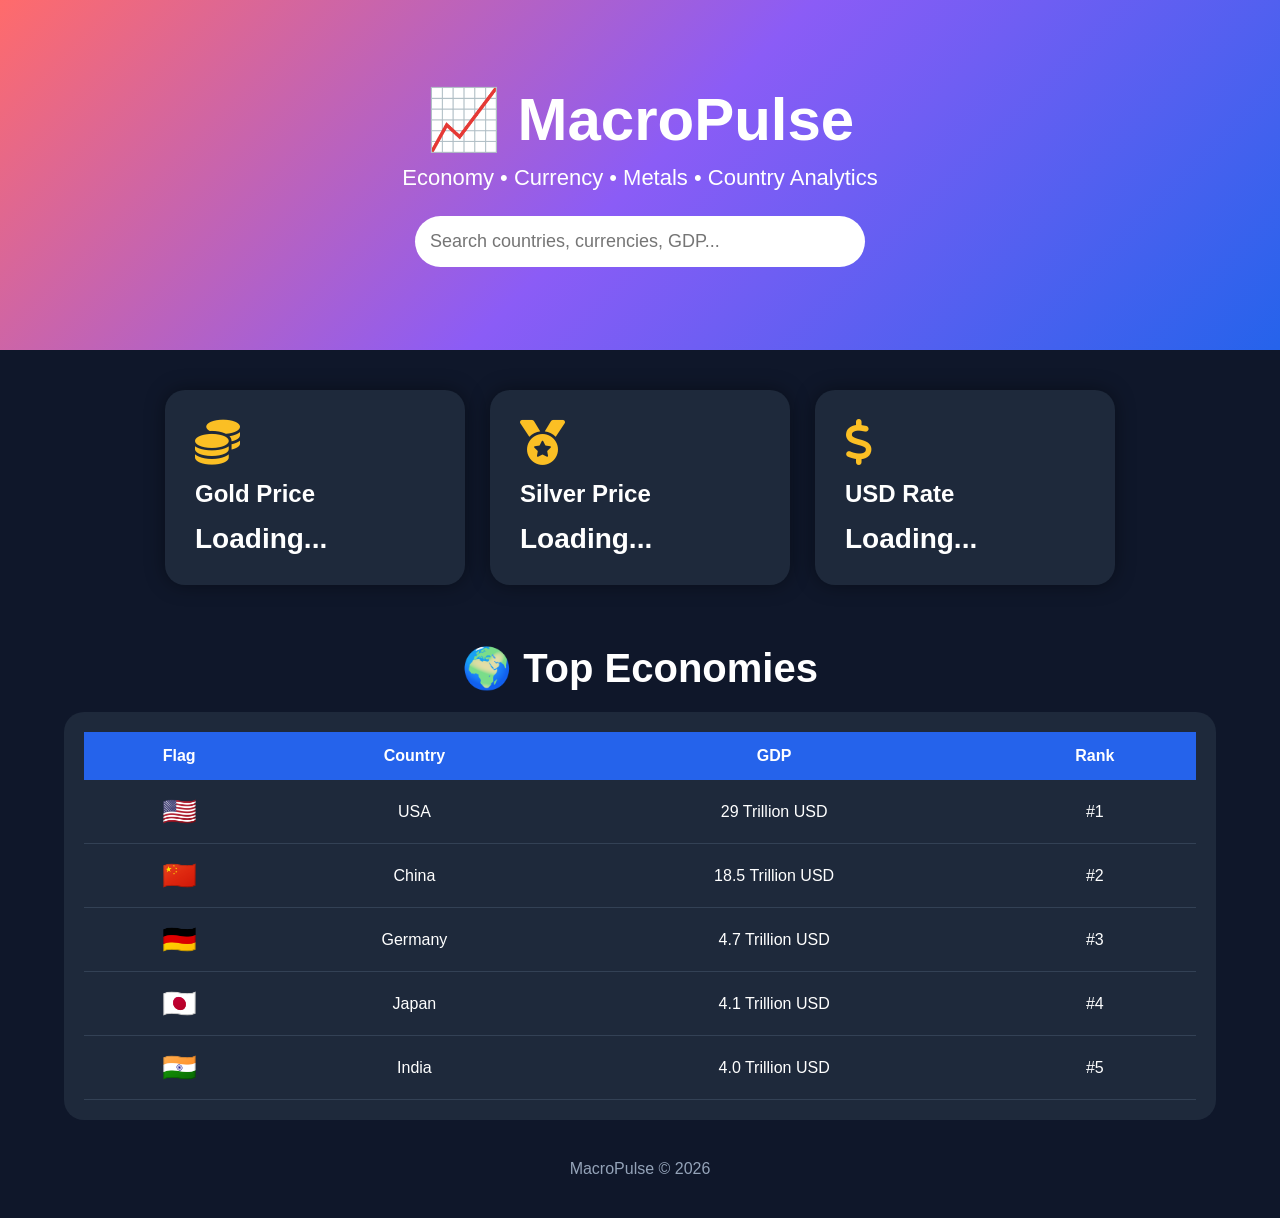
==== src/main/resources/static/index.html @ e44e6dfd "Added professional MacroPulse dashboard" ====
<!DOCTYPE html>
<html>
<head>
<meta charset="UTF-8">
<meta name="viewport" content="width=device-width, initial-scale=1.0">

<title>MacroPulse Dashboard</title>

<link rel="stylesheet"
href="https://cdnjs.cloudflare.com/ajax/libs/font-awesome/6.5.2/css/all.min.css">

<style>

*{
margin:0;
padding:0;
box-sizing:border-box;
font-family:Arial,sans-serif;
}

body{
background:#0f172a;
color:white;
}

.hero{
height:350px;
display:flex;
flex-direction:column;
justify-content:center;
align-items:center;

background:
linear-gradient(
135deg,
#ff6b6b,
#8b5cf6,
#2563eb
);

text-align:center;
}

.hero h1{
font-size:60px;
margin-bottom:10px;
}

.hero p{
font-size:22px;
}

.search{
margin-top:25px;
}

.search input{
width:500px;
max-width:90%;
padding:15px;
border:none;
border-radius:50px;
font-size:18px;
}

.cards{
display:flex;
justify-content:center;
flex-wrap:wrap;
gap:25px;
padding:40px;
}

.card{
width:300px;
background:#1e293b;
padding:30px;
border-radius:20px;
box-shadow:0 0 20px rgba(0,0,0,0.4);
transition:0.3s;
}

.card:hover{
transform:translateY(-10px);
}

.card i{
font-size:45px;
margin-bottom:15px;
color:#fbbf24;
}

.card h2{
margin-bottom:15px;
}

.card p{
font-size:28px;
font-weight:bold;
}

.section-title{
text-align:center;
margin-top:20px;
margin-bottom:20px;
font-size:40px;
}

.table-box{
width:90%;
margin:auto;
background:#1e293b;
padding:20px;
border-radius:20px;
overflow-x:auto;
}

table{
width:100%;
border-collapse:collapse;
}

th{
background:#2563eb;
padding:15px;
}

td{
padding:15px;
text-align:center;
border-bottom:1px solid #334155;
}

.flag{
font-size:28px;
}

.footer{
text-align:center;
padding:40px;
color:#94a3b8;
}

</style>
</head>

<body>

<div class="hero">

<h1>📈 MacroPulse</h1>

<p>Economy • Currency • Metals • Country Analytics</p>

<div class="search">
<input type="text"
placeholder="Search countries, currencies, GDP...">
</div>

</div>

<div class="cards">

<div class="card">
<i class="fas fa-coins"></i>
<h2>Gold Price</h2>
<p id="goldPrice">Loading...</p>
</div>

<div class="card">
<i class="fas fa-medal"></i>
<h2>Silver Price</h2>
<p id="silverPrice">Loading...</p>
</div>

<div class="card">
<i class="fas fa-dollar-sign"></i>
<h2>USD Rate</h2>
<p id="usdRate">Loading...</p>
</div>

</div>

<h2 class="section-title">🌍 Top Economies</h2>

<div class="table-box">

<table>

<tr>
<th>Flag</th>
<th>Country</th>
<th>GDP</th>
<th>Rank</th>
</tr>

<tr>
<td class="flag">🇺🇸</td>
<td>USA</td>
<td>29 Trillion USD</td>
<td>#1</td>
</tr>

<tr>
<td class="flag">🇨🇳</td>
<td>China</td>
<td>18.5 Trillion USD</td>
<td>#2</td>
</tr>

<tr>
<td class="flag">🇩🇪</td>
<td>Germany</td>
<td>4.7 Trillion USD</td>
<td>#3</td>
</tr>

<tr>
<td class="flag">🇯🇵</td>
<td>Japan</td>
<td>4.1 Trillion USD</td>
<td>#4</td>
</tr>

<tr>
<td class="flag">🇮🇳</td>
<td>India</td>
<td>4.0 Trillion USD</td>
<td>#5</td>
</tr>

</table>

</div>

<div class="footer">
MacroPulse © 2026
</div>

<script>

fetch('/gold')
.then(response=>response.json())
.then(data=>{
document.getElementById('goldPrice')
.innerText='₹'+data.price;
});

fetch('/silver')
.then(response=>response.json())
.then(data=>{
document.getElementById('silverPrice')
.innerText='₹'+data.price;
});

fetch('/usd')
.then(response=>response.json())
.then(data=>{
document.getElementById('usdRate')
.innerText='₹'+data.usdToInr;
});

</script>

</body>
</html>
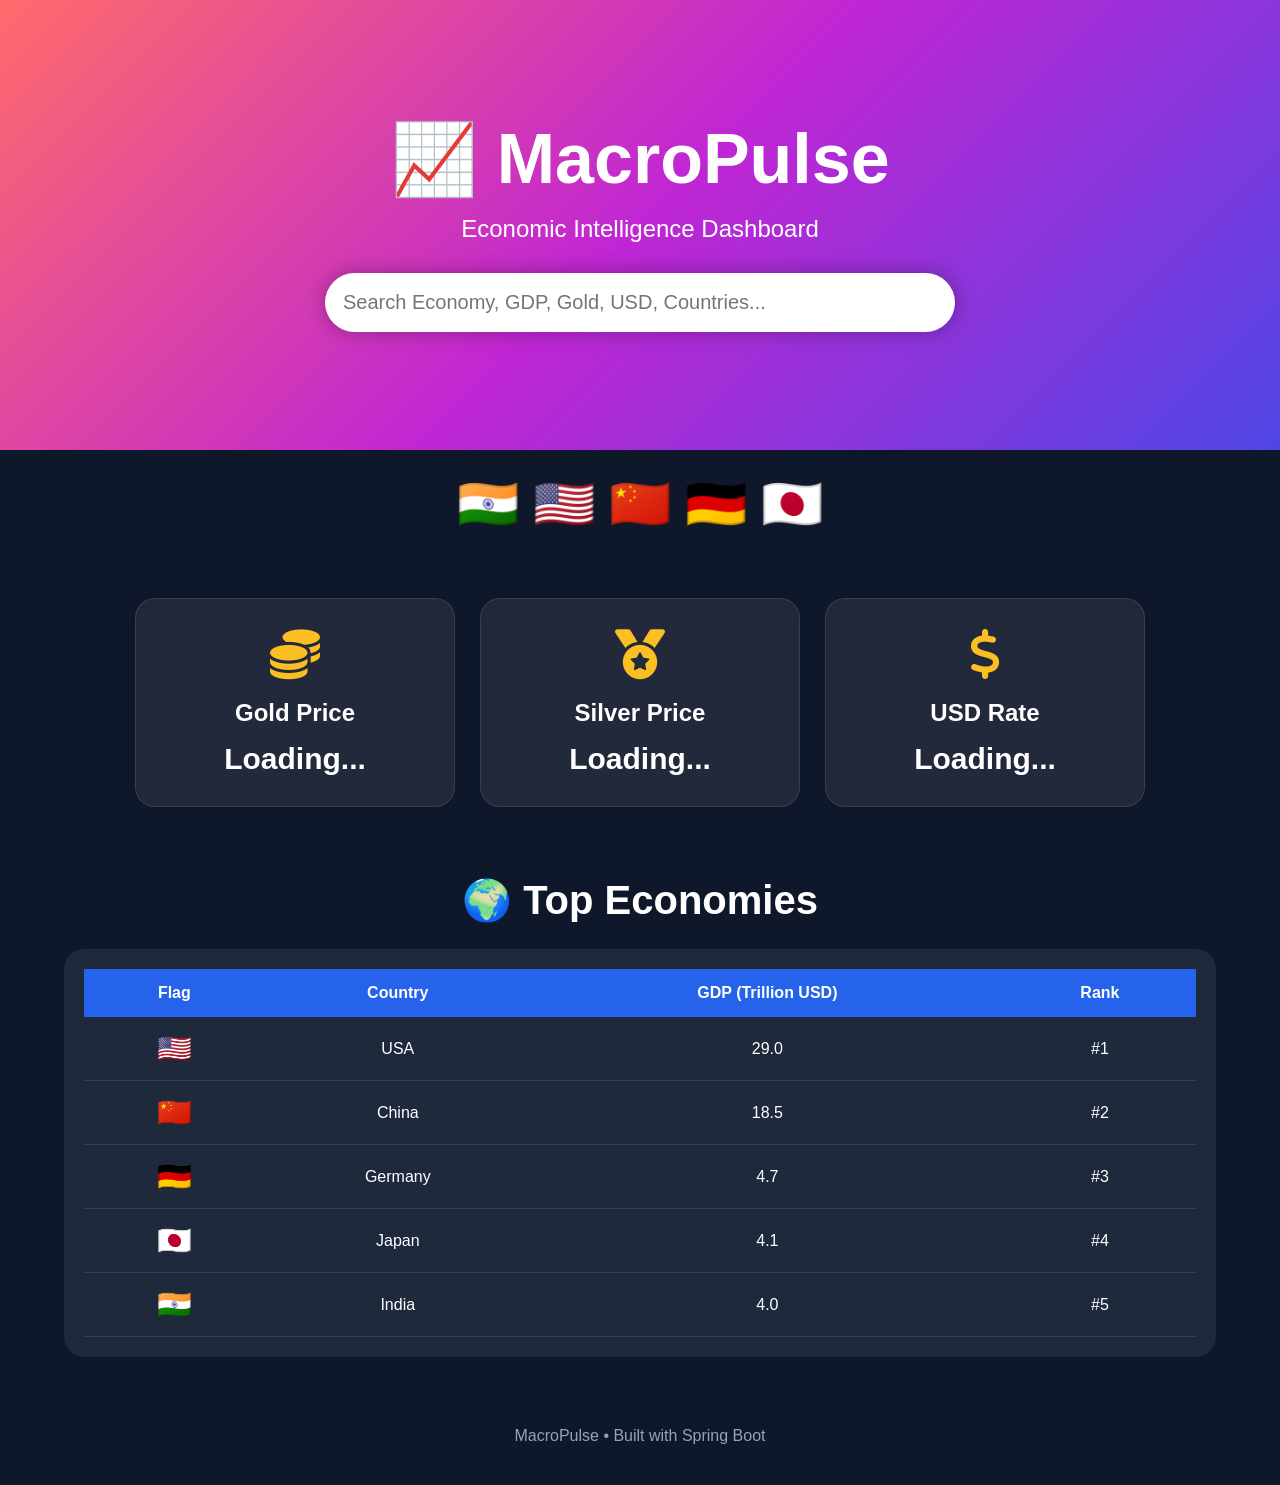
==== commit 38d0c397: "Upgraded MacroPulse dashboard UI" ====
--- a/src/main/resources/static/index.html
+++ b/src/main/resources/static/index.html
@@ -1,5 +1,6 @@
 <!DOCTYPE html>
-<html>
+<html lang="en">
+
 <head>
 <meta charset="UTF-8">
 <meta name="viewport" content="width=device-width, initial-scale=1.0">
@@ -23,45 +24,55 @@
 color:white;
 }
 
+/* HERO */
+
 .hero{
-height:350px;
+height:450px;
 display:flex;
 flex-direction:column;
 justify-content:center;
 align-items:center;
+text-align:center;
 
 background:
 linear-gradient(
 135deg,
-#ff6b6b,
-#8b5cf6,
-#2563eb
+#ff6b6b 0%,
+#c026d3 50%,
+#4f46e5 100%
 );
-
-text-align:center;
 }
 
 .hero h1{
-font-size:60px;
-margin-bottom:10px;
+font-size:70px;
+margin-bottom:15px;
 }
 
 .hero p{
-font-size:22px;
-}
-
-.search{
-margin-top:25px;
+font-size:24px;
+margin-bottom:30px;
 }
 
 .search input{
-width:500px;
+width:700px;
 max-width:90%;
-padding:15px;
+padding:18px;
 border:none;
 border-radius:50px;
-font-size:18px;
-}
+font-size:20px;
+outline:none;
+box-shadow:0 0 20px rgba(0,0,0,0.3);
+}
+
+/* FLAGS */
+
+.flags{
+text-align:center;
+font-size:50px;
+padding:25px;
+}
+
+/* CARDS */
 
 .cards{
 display:flex;
@@ -72,21 +83,23 @@
 }
 
 .card{
-width:300px;
-background:#1e293b;
+width:320px;
+background:rgba(255,255,255,0.08);
+backdrop-filter:blur(10px);
 padding:30px;
 border-radius:20px;
-box-shadow:0 0 20px rgba(0,0,0,0.4);
+text-align:center;
+border:1px solid rgba(255,255,255,0.1);
 transition:0.3s;
 }
 
 .card:hover{
-transform:translateY(-10px);
+transform:translateY(-10px) scale(1.03);
 }
 
 .card i{
-font-size:45px;
-margin-bottom:15px;
+font-size:50px;
+margin-bottom:20px;
 color:#fbbf24;
 }
 
@@ -95,23 +108,25 @@
 }
 
 .card p{
-font-size:28px;
+font-size:30px;
 font-weight:bold;
 }
 
+/* TABLE */
+
 .section-title{
 text-align:center;
-margin-top:20px;
-margin-bottom:20px;
 font-size:40px;
+margin-top:30px;
+margin-bottom:25px;
 }
 
 .table-box{
 width:90%;
 margin:auto;
 background:#1e293b;
+border-radius:20px;
 padding:20px;
-border-radius:20px;
 overflow-x:auto;
 }
 
@@ -135,13 +150,17 @@
 font-size:28px;
 }
 
+/* FOOTER */
+
 .footer{
 text-align:center;
 padding:40px;
+margin-top:30px;
 color:#94a3b8;
 }
 
 </style>
+
 </head>
 
 <body>
@@ -150,13 +169,17 @@
 
 <h1>📈 MacroPulse</h1>
 
-<p>Economy • Currency • Metals • Country Analytics</p>
+<p>Economic Intelligence Dashboard</p>
 
 <div class="search">
 <input type="text"
-placeholder="Search countries, currencies, GDP...">
-</div>
-
+placeholder="Search Economy, GDP, Gold, USD, Countries...">
+</div>
+
+</div>
+
+<div class="flags">
+🇮🇳 🇺🇸 🇨🇳 🇩🇪 🇯🇵
 </div>
 
 <div class="cards">
@@ -190,42 +213,42 @@
 <tr>
 <th>Flag</th>
 <th>Country</th>
-<th>GDP</th>
+<th>GDP (Trillion USD)</th>
 <th>Rank</th>
 </tr>
 
 <tr>
 <td class="flag">🇺🇸</td>
 <td>USA</td>
-<td>29 Trillion USD</td>
+<td>29.0</td>
 <td>#1</td>
 </tr>
 
 <tr>
 <td class="flag">🇨🇳</td>
 <td>China</td>
-<td>18.5 Trillion USD</td>
+<td>18.5</td>
 <td>#2</td>
 </tr>
 
 <tr>
 <td class="flag">🇩🇪</td>
 <td>Germany</td>
-<td>4.7 Trillion USD</td>
+<td>4.7</td>
 <td>#3</td>
 </tr>
 
 <tr>
 <td class="flag">🇯🇵</td>
 <td>Japan</td>
-<td>4.1 Trillion USD</td>
+<td>4.1</td>
 <td>#4</td>
 </tr>
 
 <tr>
 <td class="flag">🇮🇳</td>
 <td>India</td>
-<td>4.0 Trillion USD</td>
+<td>4.0</td>
 <td>#5</td>
 </tr>
 
@@ -234,30 +257,30 @@
 </div>
 
 <div class="footer">
-MacroPulse © 2026
+MacroPulse • Built with Spring Boot
 </div>
 
 <script>
 
 fetch('/gold')
-.then(response=>response.json())
-.then(data=>{
-document.getElementById('goldPrice')
-.innerText='₹'+data.price;
+.then(response => response.json())
+.then(data => {
+document.getElementById('goldPrice').innerText =
+'Rs ' + data.price;
 });
 
 fetch('/silver')
-.then(response=>response.json())
-.then(data=>{
-document.getElementById('silverPrice')
-.innerText='₹'+data.price;
+.then(response => response.json())
+.then(data => {
+document.getElementById('silverPrice').innerText =
+'Rs ' + data.price;
 });
 
 fetch('/usd')
-.then(response=>response.json())
-.then(data=>{
-document.getElementById('usdRate')
-.innerText='₹'+data.usdToInr;
+.then(response => response.json())
+.then(data => {
+document.getElementById('usdRate').innerText =
+'Rs ' + data.usdToInr;
 });
 
 </script>
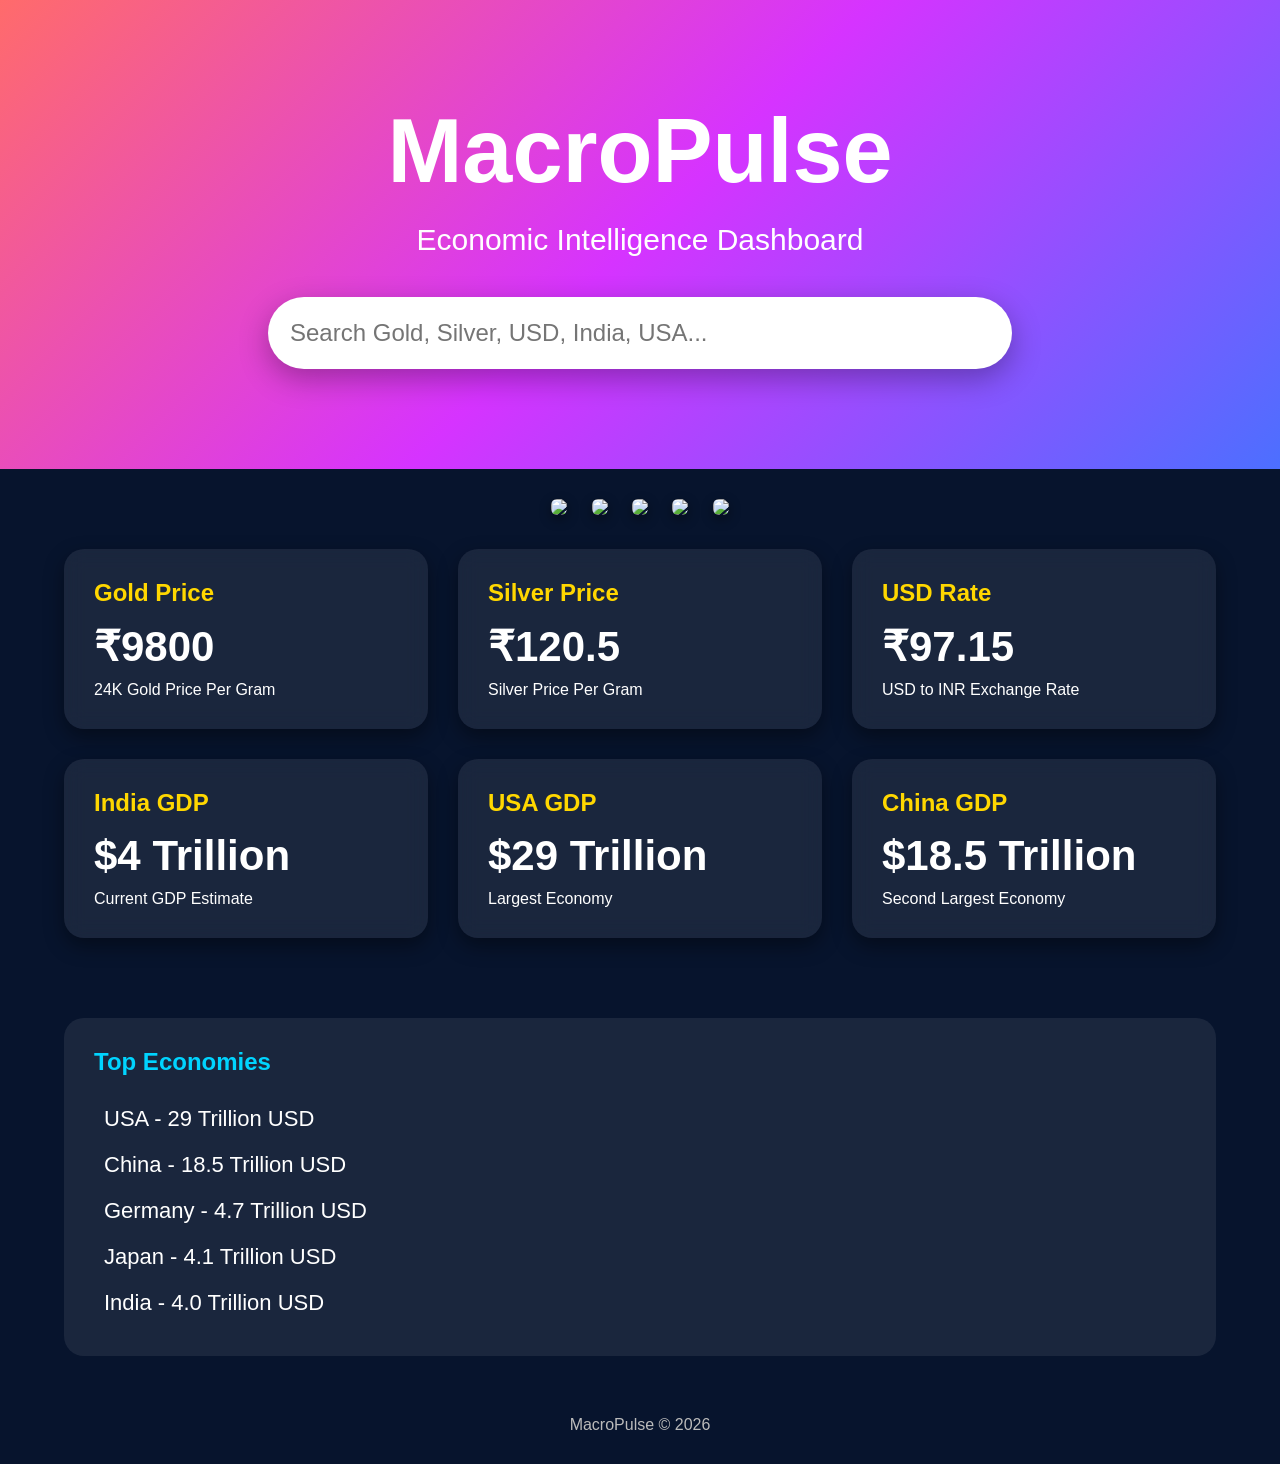
==== commit bac5c5b2: "Improved MacroPulse UI" ====
--- a/src/main/resources/static/index.html
+++ b/src/main/resources/static/index.html
@@ -7,156 +7,129 @@
 
 <title>MacroPulse Dashboard</title>
 
-<link rel="stylesheet"
-href="https://cdnjs.cloudflare.com/ajax/libs/font-awesome/6.5.2/css/all.min.css">
-
 <style>
 
 *{
-margin:0;
-padding:0;
-box-sizing:border-box;
-font-family:Arial,sans-serif;
+    margin:0;
+    padding:0;
+    box-sizing:border-box;
+    font-family:'Segoe UI',sans-serif;
 }
 
 body{
-background:#0f172a;
-color:white;
+    background:#07142d;
+    color:white;
 }
 
 /* HERO */
 
 .hero{
-height:450px;
-display:flex;
-flex-direction:column;
-justify-content:center;
-align-items:center;
-text-align:center;
-
-background:
-linear-gradient(
-135deg,
-#ff6b6b 0%,
-#c026d3 50%,
-#4f46e5 100%
-);
+    background:linear-gradient(135deg,#ff6b6b,#d633ff,#4c6fff);
+    text-align:center;
+    padding:100px 20px;
 }
 
 .hero h1{
-font-size:70px;
-margin-bottom:15px;
+    font-size:90px;
+    font-weight:800;
+    margin-bottom:20px;
 }
 
 .hero p{
-font-size:24px;
-margin-bottom:30px;
-}
-
-.search input{
-width:700px;
-max-width:90%;
-padding:18px;
-border:none;
-border-radius:50px;
-font-size:20px;
-outline:none;
-box-shadow:0 0 20px rgba(0,0,0,0.3);
+    font-size:30px;
+    margin-bottom:40px;
+}
+
+#searchBox{
+    width:60%;
+    max-width:900px;
+    padding:22px;
+    border:none;
+    border-radius:50px;
+    font-size:24px;
+    outline:none;
+    box-shadow:0 10px 30px rgba(0,0,0,0.3);
 }
 
 /* FLAGS */
 
 .flags{
-text-align:center;
-font-size:50px;
-padding:25px;
+    text-align:center;
+    padding:30px;
+}
+
+.flags img{
+    width:55px;
+    margin:0 10px;
+    border-radius:6px;
+    box-shadow:0 4px 12px rgba(0,0,0,0.4);
 }
 
 /* CARDS */
 
-.cards{
-display:flex;
-justify-content:center;
-flex-wrap:wrap;
-gap:25px;
-padding:40px;
+.container{
+    width:90%;
+    margin:auto;
+    display:grid;
+    grid-template-columns:repeat(auto-fit,minmax(300px,1fr));
+    gap:30px;
+    padding-bottom:50px;
 }
 
 .card{
-width:320px;
-background:rgba(255,255,255,0.08);
-backdrop-filter:blur(10px);
-padding:30px;
-border-radius:20px;
-text-align:center;
-border:1px solid rgba(255,255,255,0.1);
-transition:0.3s;
+    background:rgba(255,255,255,0.08);
+    backdrop-filter:blur(10px);
+    border-radius:20px;
+    padding:30px;
+    box-shadow:0 8px 20px rgba(0,0,0,0.4);
+    transition:0.3s;
 }
 
 .card:hover{
-transform:translateY(-10px) scale(1.03);
-}
-
-.card i{
-font-size:50px;
-margin-bottom:20px;
-color:#fbbf24;
+    transform:translateY(-10px);
 }
 
 .card h2{
-margin-bottom:15px;
-}
-
-.card p{
-font-size:30px;
-font-weight:bold;
-}
-
-/* TABLE */
-
-.section-title{
-text-align:center;
-font-size:40px;
-margin-top:30px;
-margin-bottom:25px;
-}
-
-.table-box{
-width:90%;
-margin:auto;
-background:#1e293b;
-border-radius:20px;
-padding:20px;
-overflow-x:auto;
-}
-
-table{
-width:100%;
-border-collapse:collapse;
-}
-
-th{
-background:#2563eb;
-padding:15px;
-}
-
-td{
-padding:15px;
-text-align:center;
-border-bottom:1px solid #334155;
-}
-
-.flag{
-font-size:28px;
+    color:#ffd700;
+    margin-bottom:15px;
+}
+
+.value{
+    font-size:42px;
+    font-weight:bold;
+    margin-bottom:10px;
+}
+
+/* ECONOMIES */
+
+.economies{
+    width:90%;
+    margin:30px auto;
+    background:rgba(255,255,255,0.08);
+    padding:30px;
+    border-radius:20px;
+}
+
+.economies h2{
+    color:#00d4ff;
+    margin-bottom:20px;
+}
+
+.economies ul{
+    list-style:none;
+}
+
+.economies li{
+    padding:10px;
+    font-size:22px;
 }
 
 /* FOOTER */
 
-.footer{
-text-align:center;
-padding:40px;
-margin-top:30px;
-color:#94a3b8;
+footer{
+    text-align:center;
+    padding:30px;
+    color:#bbb;
 }
 
 </style>
@@ -167,121 +140,107 @@
 
 <div class="hero">
 
-<h1>📈 MacroPulse</h1>
-
-<p>Economic Intelligence Dashboard</p>
-
-<div class="search">
-<input type="text"
-placeholder="Search Economy, GDP, Gold, USD, Countries...">
-</div>
+    <h1>MacroPulse</h1>
+
+    <p>Economic Intelligence Dashboard</p>
+
+    <input
+        type="text"
+        id="searchBox"
+        placeholder="Search Gold, Silver, USD, India, USA..."
+        onkeyup="searchCards()">
 
 </div>
 
 <div class="flags">
-🇮🇳 🇺🇸 🇨🇳 🇩🇪 🇯🇵
-</div>
-
-<div class="cards">
-
-<div class="card">
-<i class="fas fa-coins"></i>
-<h2>Gold Price</h2>
-<p id="goldPrice">Loading...</p>
-</div>
-
-<div class="card">
-<i class="fas fa-medal"></i>
-<h2>Silver Price</h2>
-<p id="silverPrice">Loading...</p>
-</div>
-
-<div class="card">
-<i class="fas fa-dollar-sign"></i>
-<h2>USD Rate</h2>
-<p id="usdRate">Loading...</p>
-</div>
-
-</div>
-
-<h2 class="section-title">🌍 Top Economies</h2>
-
-<div class="table-box">
-
-<table>
-
-<tr>
-<th>Flag</th>
-<th>Country</th>
-<th>GDP (Trillion USD)</th>
-<th>Rank</th>
-</tr>
-
-<tr>
-<td class="flag">🇺🇸</td>
-<td>USA</td>
-<td>29.0</td>
-<td>#1</td>
-</tr>
-
-<tr>
-<td class="flag">🇨🇳</td>
-<td>China</td>
-<td>18.5</td>
-<td>#2</td>
-</tr>
-
-<tr>
-<td class="flag">🇩🇪</td>
-<td>Germany</td>
-<td>4.7</td>
-<td>#3</td>
-</tr>
-
-<tr>
-<td class="flag">🇯🇵</td>
-<td>Japan</td>
-<td>4.1</td>
-<td>#4</td>
-</tr>
-
-<tr>
-<td class="flag">🇮🇳</td>
-<td>India</td>
-<td>4.0</td>
-<td>#5</td>
-</tr>
-
-</table>
-
-</div>
-
-<div class="footer">
-MacroPulse • Built with Spring Boot
-</div>
+
+<img src="https://flagcdn.com/w80/in.png">
+<img src="https://flagcdn.com/w80/us.png">
+<img src="https://flagcdn.com/w80/cn.png">
+<img src="https://flagcdn.com/w80/de.png">
+<img src="https://flagcdn.com/w80/jp.png">
+
+</div>
+
+<div class="container">
+
+    <div class="card">
+        <h2>Gold Price</h2>
+        <div class="value">₹9800</div>
+        <p>24K Gold Price Per Gram</p>
+    </div>
+
+    <div class="card">
+        <h2>Silver Price</h2>
+        <div class="value">₹120.5</div>
+        <p>Silver Price Per Gram</p>
+    </div>
+
+    <div class="card">
+        <h2>USD Rate</h2>
+        <div class="value">₹97.15</div>
+        <p>USD to INR Exchange Rate</p>
+    </div>
+
+    <div class="card">
+        <h2>India GDP</h2>
+        <div class="value">$4 Trillion</div>
+        <p>Current GDP Estimate</p>
+    </div>
+
+    <div class="card">
+        <h2>USA GDP</h2>
+        <div class="value">$29 Trillion</div>
+        <p>Largest Economy</p>
+    </div>
+
+    <div class="card">
+        <h2>China GDP</h2>
+        <div class="value">$18.5 Trillion</div>
+        <p>Second Largest Economy</p>
+    </div>
+
+</div>
+
+<div class="economies">
+
+    <h2>Top Economies</h2>
+
+    <ul>
+        <li>USA - 29 Trillion USD</li>
+        <li>China - 18.5 Trillion USD</li>
+        <li>Germany - 4.7 Trillion USD</li>
+        <li>Japan - 4.1 Trillion USD</li>
+        <li>India - 4.0 Trillion USD</li>
+    </ul>
+
+</div>
+
+<footer>
+    MacroPulse © 2026
+</footer>
 
 <script>
 
-fetch('/gold')
-.then(response => response.json())
-.then(data => {
-document.getElementById('goldPrice').innerText =
-'Rs ' + data.price;
-});
-
-fetch('/silver')
-.then(response => response.json())
-.then(data => {
-document.getElementById('silverPrice').innerText =
-'Rs ' + data.price;
-});
-
-fetch('/usd')
-.then(response => response.json())
-.then(data => {
-document.getElementById('usdRate').innerText =
-'Rs ' + data.usdToInr;
-});
+function searchCards(){
+
+    let input=document.getElementById("searchBox");
+    let filter=input.value.toUpperCase();
+
+    let cards=document.getElementsByClassName("card");
+
+    for(let i=0;i<cards.length;i++){
+
+        let text=cards[i].innerText;
+
+        if(text.toUpperCase().indexOf(filter)>-1){
+            cards[i].style.display="";
+        }
+        else{
+            cards[i].style.display="none";
+        }
+    }
+}
 
 </script>
 
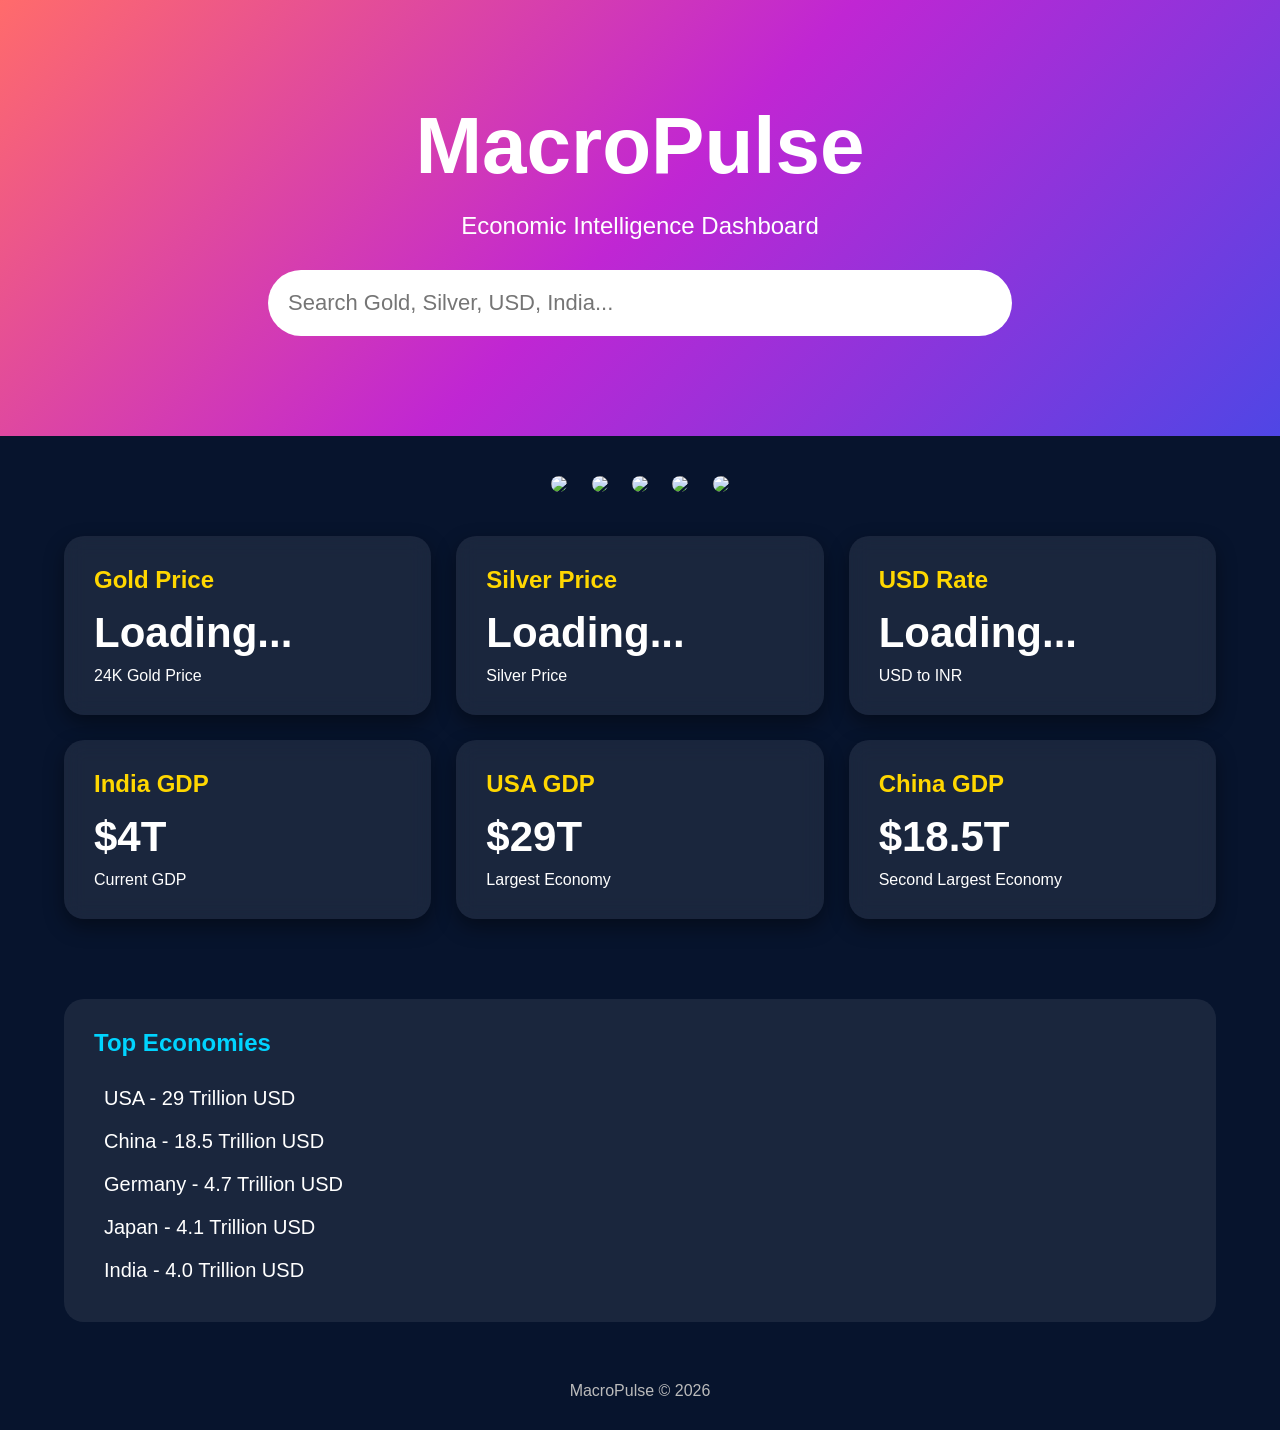
==== commit 00f4c887: "Connected dashboard to APIs" ====
--- a/src/main/resources/static/index.html
+++ b/src/main/resources/static/index.html
@@ -2,6 +2,7 @@
 <html lang="en">
 
 <head>
+
 <meta charset="UTF-8">
 <meta name="viewport" content="width=device-width, initial-scale=1.0">
 
@@ -10,126 +11,131 @@
 <style>
 
 *{
-    margin:0;
-    padding:0;
-    box-sizing:border-box;
-    font-family:'Segoe UI',sans-serif;
+margin:0;
+padding:0;
+box-sizing:border-box;
+font-family:'Segoe UI',sans-serif;
 }
 
 body{
-    background:#07142d;
-    color:white;
-}
-
-/* HERO */
+background:#07142d;
+color:white;
+}
 
 .hero{
-    background:linear-gradient(135deg,#ff6b6b,#d633ff,#4c6fff);
-    text-align:center;
-    padding:100px 20px;
+background:linear-gradient(
+135deg,
+#ff6b6b,
+#c026d3,
+#4f46e5
+);
+
+padding:100px 20px;
+text-align:center;
 }
 
 .hero h1{
-    font-size:90px;
-    font-weight:800;
-    margin-bottom:20px;
+font-size:80px;
+margin-bottom:20px;
 }
 
 .hero p{
-    font-size:30px;
-    margin-bottom:40px;
+font-size:24px;
+margin-bottom:30px;
 }
 
 #searchBox{
-    width:60%;
-    max-width:900px;
-    padding:22px;
-    border:none;
-    border-radius:50px;
-    font-size:24px;
-    outline:none;
-    box-shadow:0 10px 30px rgba(0,0,0,0.3);
-}
-
-/* FLAGS */
+width:60%;
+max-width:800px;
+padding:20px;
+border:none;
+border-radius:50px;
+font-size:22px;
+outline:none;
+}
 
 .flags{
-    text-align:center;
-    padding:30px;
+text-align:center;
+padding:30px;
 }
 
 .flags img{
-    width:55px;
-    margin:0 10px;
-    border-radius:6px;
-    box-shadow:0 4px 12px rgba(0,0,0,0.4);
-}
-
-/* CARDS */
+width:60px;
+margin:10px;
+border-radius:8px;
+}
 
 .container{
-    width:90%;
-    margin:auto;
-    display:grid;
-    grid-template-columns:repeat(auto-fit,minmax(300px,1fr));
-    gap:30px;
-    padding-bottom:50px;
+width:90%;
+margin:auto;
+
+display:grid;
+grid-template-columns:
+repeat(auto-fit,minmax(300px,1fr));
+
+gap:25px;
+
+padding-bottom:50px;
 }
 
 .card{
-    background:rgba(255,255,255,0.08);
-    backdrop-filter:blur(10px);
-    border-radius:20px;
-    padding:30px;
-    box-shadow:0 8px 20px rgba(0,0,0,0.4);
-    transition:0.3s;
+background:rgba(255,255,255,0.08);
+backdrop-filter:blur(10px);
+
+padding:30px;
+
+border-radius:20px;
+
+transition:0.3s;
+
+box-shadow:
+0 8px 20px rgba(0,0,0,0.4);
 }
 
 .card:hover{
-    transform:translateY(-10px);
+transform:translateY(-10px);
 }
 
 .card h2{
-    color:#ffd700;
-    margin-bottom:15px;
+margin-bottom:15px;
+color:#ffd700;
 }
 
 .value{
-    font-size:42px;
-    font-weight:bold;
-    margin-bottom:10px;
-}
-
-/* ECONOMIES */
+font-size:42px;
+font-weight:bold;
+margin-bottom:10px;
+}
 
 .economies{
-    width:90%;
-    margin:30px auto;
-    background:rgba(255,255,255,0.08);
-    padding:30px;
-    border-radius:20px;
+width:90%;
+margin:30px auto;
+
+background:rgba(255,255,255,0.08);
+
+padding:30px;
+
+border-radius:20px;
 }
 
 .economies h2{
-    color:#00d4ff;
-    margin-bottom:20px;
+margin-bottom:20px;
+color:#00d4ff;
 }
 
 .economies ul{
-    list-style:none;
+list-style:none;
 }
 
 .economies li{
-    padding:10px;
-    font-size:22px;
-}
-
-/* FOOTER */
+padding:10px;
+font-size:20px;
+}
 
 footer{
-    text-align:center;
-    padding:30px;
-    color:#bbb;
+text-align:center;
+padding:30px;
+color:#bbb;
 }
 
 </style>
@@ -140,15 +146,15 @@
 
 <div class="hero">
 
-    <h1>MacroPulse</h1>
-
-    <p>Economic Intelligence Dashboard</p>
-
-    <input
-        type="text"
-        id="searchBox"
-        placeholder="Search Gold, Silver, USD, India, USA..."
-        onkeyup="searchCards()">
+<h1>MacroPulse</h1>
+
+<p>Economic Intelligence Dashboard</p>
+
+<input
+type="text"
+id="searchBox"
+placeholder="Search Gold, Silver, USD, India..."
+onkeyup="searchCards()">
 
 </div>
 
@@ -164,83 +170,125 @@
 
 <div class="container">
 
-    <div class="card">
-        <h2>Gold Price</h2>
-        <div class="value">₹9800</div>
-        <p>24K Gold Price Per Gram</p>
-    </div>
-
-    <div class="card">
-        <h2>Silver Price</h2>
-        <div class="value">₹120.5</div>
-        <p>Silver Price Per Gram</p>
-    </div>
-
-    <div class="card">
-        <h2>USD Rate</h2>
-        <div class="value">₹97.15</div>
-        <p>USD to INR Exchange Rate</p>
-    </div>
-
-    <div class="card">
-        <h2>India GDP</h2>
-        <div class="value">$4 Trillion</div>
-        <p>Current GDP Estimate</p>
-    </div>
-
-    <div class="card">
-        <h2>USA GDP</h2>
-        <div class="value">$29 Trillion</div>
-        <p>Largest Economy</p>
-    </div>
-
-    <div class="card">
-        <h2>China GDP</h2>
-        <div class="value">$18.5 Trillion</div>
-        <p>Second Largest Economy</p>
-    </div>
+<div class="card">
+<h2>Gold Price</h2>
+<div class="value" id="goldPrice">Loading...</div>
+<p>24K Gold Price</p>
+</div>
+
+<div class="card">
+<h2>Silver Price</h2>
+<div class="value" id="silverPrice">Loading...</div>
+<p>Silver Price</p>
+</div>
+
+<div class="card">
+<h2>USD Rate</h2>
+<div class="value" id="usdRate">Loading...</div>
+<p>USD to INR</p>
+</div>
+
+<div class="card">
+<h2>India GDP</h2>
+<div class="value">$4T</div>
+<p>Current GDP</p>
+</div>
+
+<div class="card">
+<h2>USA GDP</h2>
+<div class="value">$29T</div>
+<p>Largest Economy</p>
+</div>
+
+<div class="card">
+<h2>China GDP</h2>
+<div class="value">$18.5T</div>
+<p>Second Largest Economy</p>
+</div>
 
 </div>
 
 <div class="economies">
 
-    <h2>Top Economies</h2>
-
-    <ul>
-        <li>USA - 29 Trillion USD</li>
-        <li>China - 18.5 Trillion USD</li>
-        <li>Germany - 4.7 Trillion USD</li>
-        <li>Japan - 4.1 Trillion USD</li>
-        <li>India - 4.0 Trillion USD</li>
-    </ul>
+<h2>Top Economies</h2>
+
+<ul>
+<li>USA - 29 Trillion USD</li>
+<li>China - 18.5 Trillion USD</li>
+<li>Germany - 4.7 Trillion USD</li>
+<li>Japan - 4.1 Trillion USD</li>
+<li>India - 4.0 Trillion USD</li>
+</ul>
 
 </div>
 
 <footer>
-    MacroPulse © 2026
+MacroPulse © 2026
 </footer>
 
 <script>
 
 function searchCards(){
 
-    let input=document.getElementById("searchBox");
-    let filter=input.value.toUpperCase();
-
-    let cards=document.getElementsByClassName("card");
-
-    for(let i=0;i<cards.length;i++){
-
-        let text=cards[i].innerText;
-
-        if(text.toUpperCase().indexOf(filter)>-1){
-            cards[i].style.display="";
-        }
-        else{
-            cards[i].style.display="none";
-        }
-    }
-}
+let input =
+document.getElementById("searchBox");
+
+let filter =
+input.value.toUpperCase();
+
+let cards =
+document.getElementsByClassName("card");
+
+for(let i=0;i<cards.length;i++){
+
+let text = cards[i].innerText;
+
+if(text.toUpperCase().indexOf(filter)>-1){
+
+cards[i].style.display="";
+
+}else{
+
+cards[i].style.display="none";
+
+}
+
+}
+
+}
+
+/* GOLD */
+
+fetch('/gold')
+.then(response => response.json())
+.then(data => {
+
+document.getElementById('goldPrice')
+.innerHTML='₹'+data.price;
+
+});
+
+/* SILVER */
+
+fetch('/silver')
+.then(response => response.json())
+.then(data => {
+
+document.getElementById('silverPrice')
+.innerHTML='₹'+data.price;
+
+});
+
+/* USD */
+
+fetch('/usd')
+.then(response => response.json())
+.then(data => {
+
+document.getElementById('usdRate')
+.innerHTML='₹'+data.usdToInr;
+
+});
 
 </script>
 
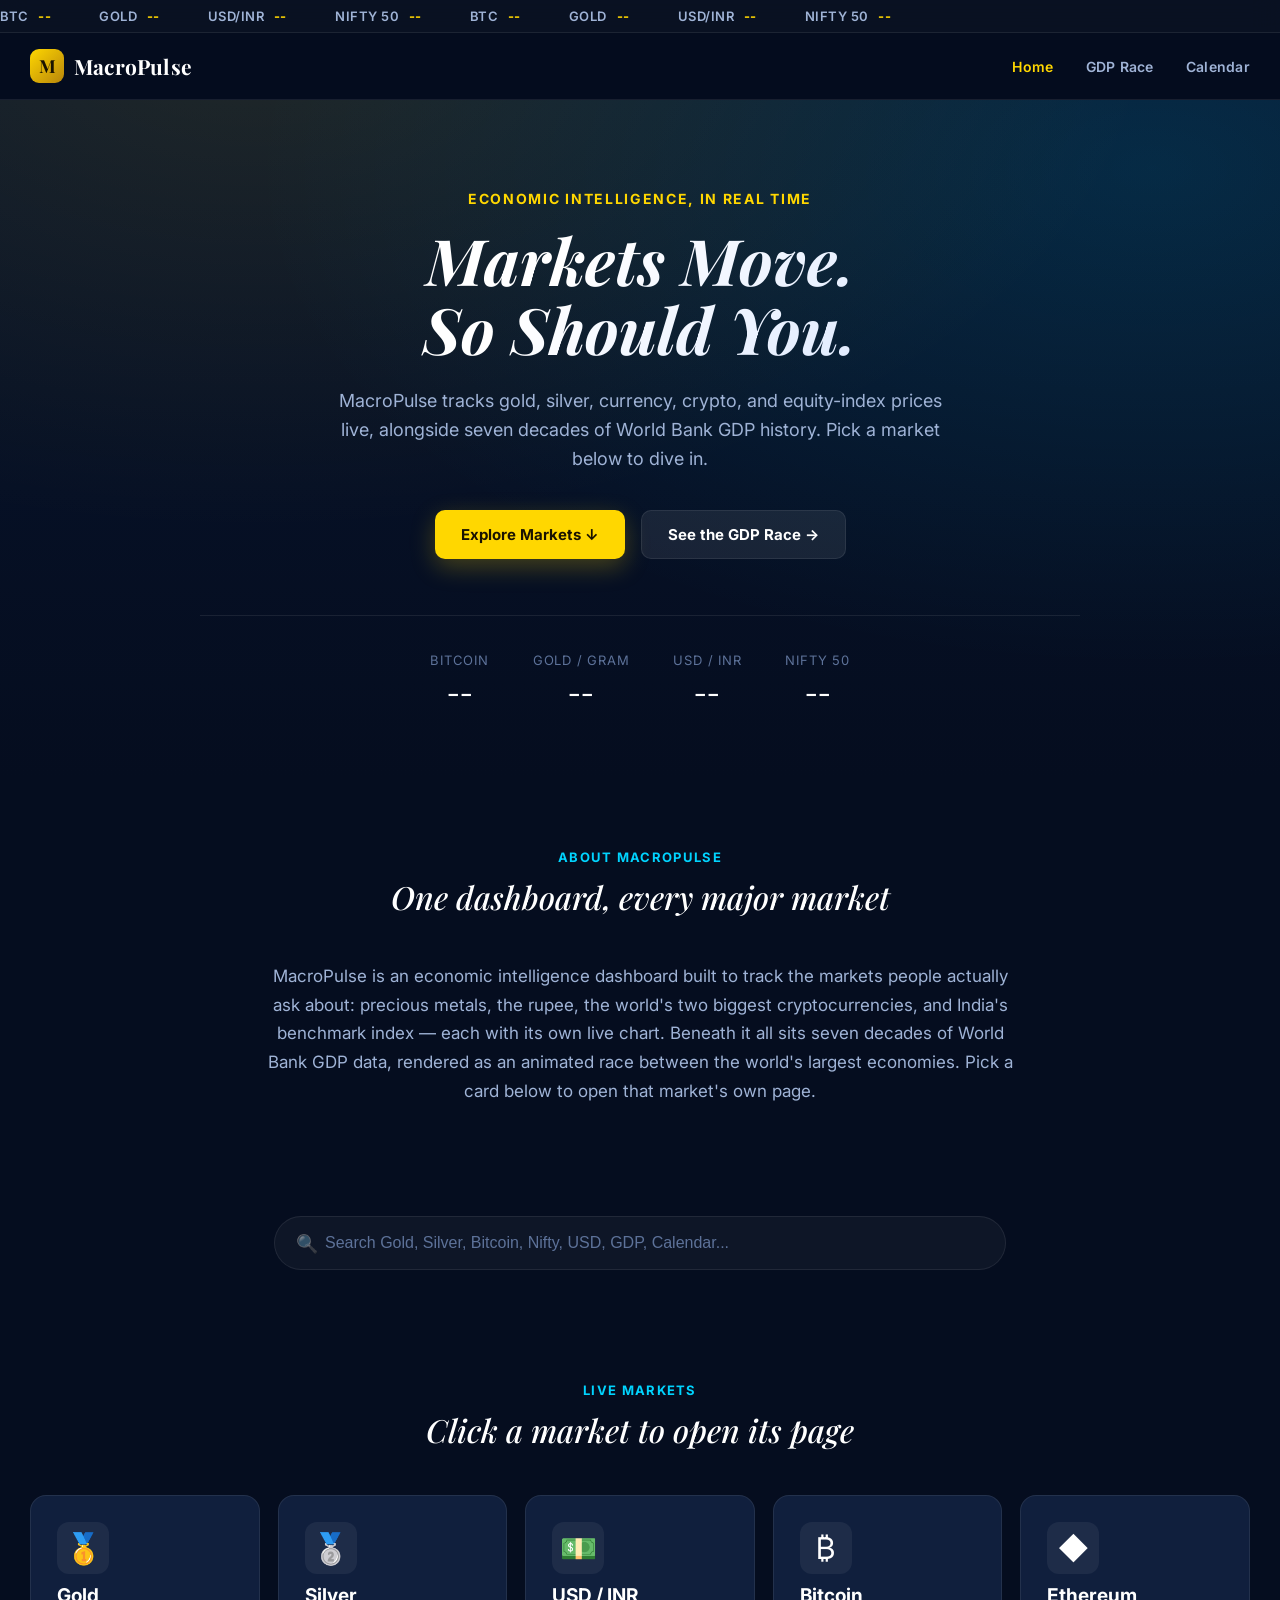
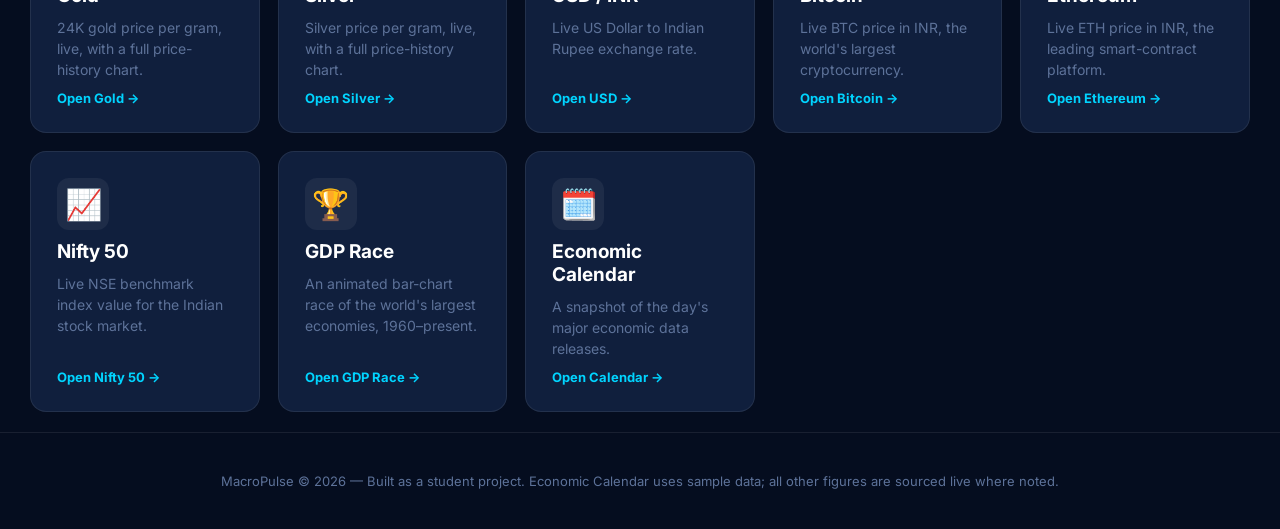
==== commit 114fab0c: "Updated MacroPulse" ====
--- a/src/main/resources/static/index.html
+++ b/src/main/resources/static/index.html
@@ -3,294 +3,222 @@
 
 <head>
 
-<meta charset="UTF-8">
-<meta name="viewport" content="width=device-width, initial-scale=1.0">
-
-<title>MacroPulse Dashboard</title>
-
-<style>
-
-*{
-margin:0;
-padding:0;
-box-sizing:border-box;
-font-family:'Segoe UI',sans-serif;
-}
-
-body{
-background:#07142d;
-color:white;
-}
-
-.hero{
-background:linear-gradient(
-135deg,
-#ff6b6b,
-#c026d3,
-#4f46e5
-);
-
-padding:100px 20px;
-text-align:center;
-}
-
-.hero h1{
-font-size:80px;
-margin-bottom:20px;
-}
-
-.hero p{
-font-size:24px;
-margin-bottom:30px;
-}
-
-#searchBox{
-width:60%;
-max-width:800px;
-padding:20px;
-border:none;
-border-radius:50px;
-font-size:22px;
-outline:none;
-}
-
-.flags{
-text-align:center;
-padding:30px;
-}
-
-.flags img{
-width:60px;
-margin:10px;
-border-radius:8px;
-}
-
-.container{
-width:90%;
-margin:auto;
-
-display:grid;
-grid-template-columns:
-repeat(auto-fit,minmax(300px,1fr));
-
-gap:25px;
-
-padding-bottom:50px;
-}
-
-.card{
-background:rgba(255,255,255,0.08);
-backdrop-filter:blur(10px);
-
-padding:30px;
-
-border-radius:20px;
-
-transition:0.3s;
-
-box-shadow:
-0 8px 20px rgba(0,0,0,0.4);
-}
-
-.card:hover{
-transform:translateY(-10px);
-}
-
-.card h2{
-margin-bottom:15px;
-color:#ffd700;
-}
-
-.value{
-font-size:42px;
-font-weight:bold;
-margin-bottom:10px;
-}
-
-.economies{
-width:90%;
-margin:30px auto;
-
-background:rgba(255,255,255,0.08);
-
-padding:30px;
-
-border-radius:20px;
-}
-
-.economies h2{
-margin-bottom:20px;
-color:#00d4ff;
-}
-
-.economies ul{
-list-style:none;
-}
-
-.economies li{
-padding:10px;
-font-size:20px;
-}
-
-footer{
-text-align:center;
-padding:30px;
-color:#bbb;
-}
-
-</style>
+    <meta charset="UTF-8">
+    <meta name="viewport" content="width=device-width, initial-scale=1.0">
+    <title>MacroPulse — Economic Intelligence Dashboard</title>
+
+    <link rel="preconnect" href="https://fonts.googleapis.com">
+    <link rel="preconnect" href="https://fonts.gstatic.com" crossorigin>
+    <link href="https://fonts.googleapis.com/css2?family=Playfair+Display:ital,wght@0,500;0,700;1,500&family=Inter:wght@400;500;600;700;800&display=swap" rel="stylesheet">
+
+    <link rel="stylesheet" href="css/style.css">
 
 </head>
 
 <body>
 
-<div class="hero">
-
-<h1>MacroPulse</h1>
-
-<p>Economic Intelligence Dashboard</p>
-
-<input
-type="text"
-id="searchBox"
-placeholder="Search Gold, Silver, USD, India..."
-onkeyup="searchCards()">
-
-</div>
-
-<div class="flags">
-
-<img src="https://flagcdn.com/w80/in.png">
-<img src="https://flagcdn.com/w80/us.png">
-<img src="https://flagcdn.com/w80/cn.png">
-<img src="https://flagcdn.com/w80/de.png">
-<img src="https://flagcdn.com/w80/jp.png">
-
-</div>
-
-<div class="container">
-
-<div class="card">
-<h2>Gold Price</h2>
-<div class="value" id="goldPrice">Loading...</div>
-<p>24K Gold Price</p>
-</div>
-
-<div class="card">
-<h2>Silver Price</h2>
-<div class="value" id="silverPrice">Loading...</div>
-<p>Silver Price</p>
-</div>
-
-<div class="card">
-<h2>USD Rate</h2>
-<div class="value" id="usdRate">Loading...</div>
-<p>USD to INR</p>
-</div>
-
-<div class="card">
-<h2>India GDP</h2>
-<div class="value">$4T</div>
-<p>Current GDP</p>
-</div>
-
-<div class="card">
-<h2>USA GDP</h2>
-<div class="value">$29T</div>
-<p>Largest Economy</p>
-</div>
-
-<div class="card">
-<h2>China GDP</h2>
-<div class="value">$18.5T</div>
-<p>Second Largest Economy</p>
-</div>
-
-</div>
-
-<div class="economies">
-
-<h2>Top Economies</h2>
-
-<ul>
-<li>USA - 29 Trillion USD</li>
-<li>China - 18.5 Trillion USD</li>
-<li>Germany - 4.7 Trillion USD</li>
-<li>Japan - 4.1 Trillion USD</li>
-<li>India - 4.0 Trillion USD</li>
-</ul>
-
-</div>
-
-<footer>
-MacroPulse © 2026
+<!-- ===================== STICKY NAV + LIVE TICKER ===================== -->
+
+<header id="siteNav" class="site-nav">
+
+    <div class="ticker-strip" aria-label="Live market ticker">
+        <div class="ticker-track">
+            <span class="ticker-item" data-ticker="bitcoin">BTC <strong>--</strong></span>
+            <span class="ticker-item" data-ticker="gold">GOLD <strong>--</strong></span>
+            <span class="ticker-item" data-ticker="usd">USD/INR <strong>--</strong></span>
+            <span class="ticker-item" data-ticker="nifty">NIFTY 50 <strong>--</strong></span>
+            <span class="ticker-item" data-ticker="bitcoin">BTC <strong>--</strong></span>
+            <span class="ticker-item" data-ticker="gold">GOLD <strong>--</strong></span>
+            <span class="ticker-item" data-ticker="usd">USD/INR <strong>--</strong></span>
+            <span class="ticker-item" data-ticker="nifty">NIFTY 50 <strong>--</strong></span>
+        </div>
+    </div>
+
+    <nav class="main-nav">
+
+        <a href="index.html" class="brand">
+            <span class="brand-mark">M</span>
+            <span class="brand-name">MacroPulse</span>
+        </a>
+
+        <div class="nav-links">
+            <a href="index.html">Home</a>
+            <a href="gdp-race.html">GDP Race</a>
+            <a href="calendar.html">Calendar</a>
+        </div>
+
+    </nav>
+
+</header>
+
+<main>
+
+<!-- ===================== HERO ===================== -->
+
+<section class="hero">
+
+    <div class="hero-content">
+
+        <p class="hero-kicker">Economic Intelligence, in Real Time</p>
+
+        <h1 class="hero-title">Markets Move.<br>So Should You.</h1>
+
+        <p class="hero-sub">
+            MacroPulse tracks gold, silver, currency, crypto, and equity-index
+            prices live, alongside seven decades of World Bank GDP history.
+            Pick a market below to dive in.
+        </p>
+
+        <div class="hero-actions">
+            <a href="#explore" class="btn btn-primary">Explore Markets ↓</a>
+            <a href="gdp-race.html" class="btn btn-ghost">See the GDP Race →</a>
+        </div>
+
+        <div class="hero-stats">
+            <div class="hero-stat">
+                <span class="hero-stat-label">Bitcoin</span>
+                <span class="hero-stat-value" id="heroBitcoin">--</span>
+            </div>
+            <div class="hero-stat">
+                <span class="hero-stat-label">Gold / gram</span>
+                <span class="hero-stat-value" id="heroGold">--</span>
+            </div>
+            <div class="hero-stat">
+                <span class="hero-stat-label">USD / INR</span>
+                <span class="hero-stat-value" id="heroUsd">--</span>
+            </div>
+            <div class="hero-stat">
+                <span class="hero-stat-label">Nifty 50</span>
+                <span class="hero-stat-value" id="heroNifty">--</span>
+            </div>
+        </div>
+
+    </div>
+
+</section>
+
+<!-- ===================== ABOUT ===================== -->
+
+<section class="section">
+
+    <div class="section-heading">
+        <p class="section-kicker">About MacroPulse</p>
+        <h2>One dashboard, every major market</h2>
+    </div>
+
+    <p class="about-text">
+        MacroPulse is an economic intelligence dashboard built to track the
+        markets people actually ask about: precious metals, the rupee, the
+        world's two biggest cryptocurrencies, and India's benchmark index —
+        each with its own live chart. Beneath it all sits seven decades of
+        World Bank GDP data, rendered as an animated race between the
+        world's largest economies. Pick a card below to open that market's
+        own page.
+    </p>
+
+</section>
+
+<!-- ===================== SEARCH ===================== -->
+
+<section class="search-section">
+
+    <div class="search-wrap">
+        <span class="search-icon">🔍</span>
+        <input
+            type="text"
+            id="searchBox"
+            class="search-input"
+            placeholder="Search Gold, Silver, Bitcoin, Nifty, USD, GDP, Calendar..."
+            onkeyup="searchCards()">
+        <button id="searchClear" class="search-clear" type="button" title="Clear search">✕</button>
+    </div>
+
+    <p id="searchStatus" class="search-status"></p>
+
+</section>
+
+<!-- ===================== NAVIGATION CARDS ===================== -->
+
+<section id="explore" class="section">
+
+    <div class="section-heading">
+        <p class="section-kicker">Live Markets</p>
+        <h2>Click a market to open its page</h2>
+    </div>
+
+    <div class="nav-card-grid">
+
+        <a href="gold.html" class="nav-card">
+            <span class="nav-card-icon">🥇</span>
+            <span class="nav-card-title">Gold</span>
+            <span class="nav-card-desc">24K gold price per gram, live, with a full price-history chart.</span>
+            <span class="nav-card-cta">Open Gold →</span>
+        </a>
+
+        <a href="silver.html" class="nav-card">
+            <span class="nav-card-icon">🥈</span>
+            <span class="nav-card-title">Silver</span>
+            <span class="nav-card-desc">Silver price per gram, live, with a full price-history chart.</span>
+            <span class="nav-card-cta">Open Silver →</span>
+        </a>
+
+        <a href="usd.html" class="nav-card">
+            <span class="nav-card-icon">💵</span>
+            <span class="nav-card-title">USD / INR</span>
+            <span class="nav-card-desc">Live US Dollar to Indian Rupee exchange rate.</span>
+            <span class="nav-card-cta">Open USD →</span>
+        </a>
+
+        <a href="bitcoin.html" class="nav-card">
+            <span class="nav-card-icon">₿</span>
+            <span class="nav-card-title">Bitcoin</span>
+            <span class="nav-card-desc">Live BTC price in INR, the world's largest cryptocurrency.</span>
+            <span class="nav-card-cta">Open Bitcoin →</span>
+        </a>
+
+        <a href="ethereum.html" class="nav-card">
+            <span class="nav-card-icon">◆</span>
+            <span class="nav-card-title">Ethereum</span>
+            <span class="nav-card-desc">Live ETH price in INR, the leading smart-contract platform.</span>
+            <span class="nav-card-cta">Open Ethereum →</span>
+        </a>
+
+        <a href="nifty.html" class="nav-card">
+            <span class="nav-card-icon">📈</span>
+            <span class="nav-card-title">Nifty 50</span>
+            <span class="nav-card-desc">Live NSE benchmark index value for the Indian stock market.</span>
+            <span class="nav-card-cta">Open Nifty 50 →</span>
+        </a>
+
+        <a href="gdp-race.html" class="nav-card">
+            <span class="nav-card-icon">🏆</span>
+            <span class="nav-card-title">GDP Race</span>
+            <span class="nav-card-desc">An animated bar-chart race of the world's largest economies, 1960–present.</span>
+            <span class="nav-card-cta">Open GDP Race →</span>
+        </a>
+
+        <a href="calendar.html" class="nav-card">
+            <span class="nav-card-icon">🗓️</span>
+            <span class="nav-card-title">Economic Calendar</span>
+            <span class="nav-card-desc">A snapshot of the day's major economic data releases.</span>
+            <span class="nav-card-cta">Open Calendar →</span>
+        </a>
+
+    </div>
+
+</section>
+
+</main>
+
+<footer class="site-footer">
+    <p>MacroPulse © 2026 — Built as a student project. Economic Calendar uses sample data; all other figures are sourced live where noted.</p>
 </footer>
 
-<script>
-
-function searchCards(){
-
-let input =
-document.getElementById("searchBox");
-
-let filter =
-input.value.toUpperCase();
-
-let cards =
-document.getElementsByClassName("card");
-
-for(let i=0;i<cards.length;i++){
-
-let text = cards[i].innerText;
-
-if(text.toUpperCase().indexOf(filter)>-1){
-
-cards[i].style.display="";
-
-}else{
-
-cards[i].style.display="none";
-
-}
-
-}
-
-}
-
-/* GOLD */
-
-fetch('/gold')
-.then(response => response.json())
-.then(data => {
-
-document.getElementById('goldPrice')
-.innerHTML='₹'+data.price;
-
-});
-
-/* SILVER */
-
-fetch('/silver')
-.then(response => response.json())
-.then(data => {
-
-document.getElementById('silverPrice')
-.innerHTML='₹'+data.price;
-
-});
-
-/* USD */
-
-fetch('/usd')
-.then(response => response.json())
-.then(data => {
-
-document.getElementById('usdRate')
-.innerHTML='₹'+data.usdToInr;
-
-});
-
-</script>
+<script src="js/assets-config.js"></script>
+<script src="js/nav-ticker.js"></script>
+<script src="js/homepage.js"></script>
+<script src="js/search.js"></script>
 
 </body>
-</html>+
+</html>
--- a/src/main/resources/static/css/style.css
+++ b/src/main/resources/static/css/style.css
@@ -0,0 +1,1035 @@
+/* =========================================================
+   MacroPulse — Stylesheet
+   Shared across every page: index.html (homepage), each
+   asset page (gold.html, bitcoin.html, ...), gdp-race.html,
+   and calendar.html. All pages use the same nav/ticker/footer
+   and the same --asset-color variable trick to theme a page
+   without duplicating CSS.
+========================================================= */
+
+:root{
+    --bg: #050d1f;
+    --bg-soft: #0b1830;
+    --panel: #101f3d;
+    --panel-soft: rgba(255,255,255,0.04);
+    --border: rgba(255,255,255,0.08);
+    --text: #ffffff;
+    --text-dim: #9fb3d6;
+    --text-faint: #5d7299;
+    --gold: #FFD700;
+    --cyan: #00d4ff;
+    --green: #00FF7F;
+    --red: #FF6B6B;
+    --asset-color: #00d4ff;
+    --font-display: 'Playfair Display', Georgia, serif;
+    --font-body: 'Inter', 'Segoe UI', sans-serif;
+}
+
+*{
+    margin:0;
+    padding:0;
+    box-sizing:border-box;
+}
+
+html{
+    scroll-behavior:smooth;
+}
+
+body{
+    background:var(--bg);
+    color:var(--text);
+    font-family:var(--font-body);
+    overflow-x:hidden;
+    min-height:100vh;
+    display:flex;
+    flex-direction:column;
+}
+
+main{
+    flex:1;
+}
+
+h1, h2, h3{
+    font-family:var(--font-display);
+}
+
+a{
+    color:inherit;
+}
+
+/* ===================== Sticky Nav + Ticker (every page) ===================== */
+
+.site-nav{
+    position:sticky;
+    top:0;
+    z-index:100;
+    background:rgba(5,13,31,0.9);
+    backdrop-filter:blur(14px);
+    border-bottom:1px solid var(--border);
+}
+
+.ticker-strip{
+    overflow:hidden;
+    border-bottom:1px solid var(--border);
+    background:rgba(255,255,255,0.02);
+    padding:8px 0;
+}
+
+.ticker-track{
+    display:flex;
+    gap:48px;
+    white-space:nowrap;
+    animation:ticker-scroll 22s linear infinite;
+    width:max-content;
+}
+
+@keyframes ticker-scroll{
+    from{ transform:translateX(0); }
+    to{ transform:translateX(-50%); }
+}
+
+.ticker-item{
+    font-size:13px;
+    font-weight:600;
+    letter-spacing:0.04em;
+    color:var(--text-dim);
+    text-decoration:none;
+}
+
+.ticker-item strong{
+    color:var(--gold);
+    margin-left:6px;
+    font-weight:700;
+}
+
+.main-nav{
+    max-width:1300px;
+    margin:0 auto;
+    display:flex;
+    align-items:center;
+    justify-content:space-between;
+    padding:16px 30px;
+}
+
+.brand{
+    display:flex;
+    align-items:center;
+    gap:10px;
+    text-decoration:none;
+}
+
+.brand-mark{
+    width:34px;
+    height:34px;
+    border-radius:9px;
+    background:linear-gradient(135deg, var(--gold), #b8860b);
+    display:flex;
+    align-items:center;
+    justify-content:center;
+    font-family:var(--font-display);
+    font-weight:700;
+    color:#1a1300;
+    font-size:18px;
+}
+
+.brand-name{
+    font-family:var(--font-display);
+    font-size:21px;
+    font-weight:700;
+    letter-spacing:0.01em;
+}
+
+.nav-links{
+    display:flex;
+    gap:32px;
+}
+
+.nav-links a{
+    text-decoration:none;
+    color:var(--text-dim);
+    font-size:14px;
+    font-weight:600;
+    letter-spacing:0.02em;
+    transition:color 0.2s;
+}
+
+.nav-links a:hover,
+.nav-links a.active{
+    color:var(--text);
+}
+
+.nav-links a.active{
+    color:var(--gold);
+}
+
+@media (max-width: 760px){
+    .nav-links{
+        gap:16px;
+    }
+    .nav-links a{
+        font-size:12px;
+    }
+}
+
+/* ===================== Buttons (every page) ===================== */
+
+.btn{
+    padding:14px 26px;
+    font-size:15px;
+    font-weight:700;
+    border:none;
+    border-radius:10px;
+    cursor:pointer;
+    text-decoration:none;
+    display:inline-flex;
+    align-items:center;
+    gap:8px;
+    transition:transform 0.15s, opacity 0.15s, box-shadow 0.15s;
+}
+
+.btn:hover{
+    transform:translateY(-2px);
+}
+
+.btn-primary{
+    background:var(--gold);
+    color:#1a1300;
+    box-shadow:0 8px 24px rgba(255,215,0,0.25);
+}
+
+.btn-ghost{
+    background:rgba(255,255,255,0.08);
+    color:var(--text);
+    border:1px solid var(--border);
+}
+
+.btn-ghost:hover{
+    background:rgba(255,255,255,0.16);
+}
+
+.btn-accent{
+    background:var(--gold);
+    color:#1a1300;
+}
+
+/* ===================== Footer (every page) ===================== */
+
+.site-footer{
+    text-align:center;
+    padding:40px 30px;
+    color:var(--text-faint);
+    font-size:13px;
+    border-top:1px solid var(--border);
+    margin-top:0;
+}
+
+.back-link{
+    display:inline-flex;
+    align-items:center;
+    gap:6px;
+    margin:24px 30px 0;
+    color:var(--text-dim);
+    text-decoration:none;
+    font-size:15px;
+    font-weight:600;
+    transition:color 0.2s;
+}
+
+.back-link:hover{
+    color:#ffffff;
+}
+
+/* ===================== HOMEPAGE: Hero ===================== */
+
+.hero{
+    position:relative;
+    padding:90px 30px 70px;
+    text-align:center;
+    overflow:hidden;
+    background:
+        radial-gradient(ellipse 900px 500px at 20% -10%, rgba(255,215,0,0.10), transparent),
+        radial-gradient(ellipse 900px 500px at 90% 10%, rgba(0,212,255,0.12), transparent),
+        linear-gradient(180deg, #07142d 0%, #050d1f 100%);
+}
+
+.hero-content{
+    position:relative;
+    max-width:880px;
+    margin:0 auto;
+}
+
+.hero-kicker{
+    color:var(--gold);
+    font-size:14px;
+    font-weight:700;
+    letter-spacing:0.12em;
+    text-transform:uppercase;
+    margin-bottom:18px;
+}
+
+.hero-title{
+    font-size:64px;
+    font-weight:700;
+    line-height:1.08;
+    font-style:italic;
+    margin-bottom:24px;
+    background:linear-gradient(135deg, #ffffff 40%, #cfe0ff 100%);
+    -webkit-background-clip:text;
+    background-clip:text;
+    -webkit-text-fill-color:transparent;
+}
+
+.hero-sub{
+    color:var(--text-dim);
+    font-size:18px;
+    line-height:1.6;
+    max-width:620px;
+    margin:0 auto 36px;
+}
+
+.hero-actions{
+    display:flex;
+    gap:16px;
+    justify-content:center;
+    margin-bottom:56px;
+    flex-wrap:wrap;
+}
+
+.hero-stats{
+    display:flex;
+    justify-content:center;
+    gap:44px;
+    flex-wrap:wrap;
+    padding-top:36px;
+    border-top:1px solid var(--border);
+}
+
+.hero-stat{
+    display:flex;
+    flex-direction:column;
+    gap:6px;
+}
+
+.hero-stat-label{
+    font-size:13px;
+    color:var(--text-faint);
+    text-transform:uppercase;
+    letter-spacing:0.06em;
+}
+
+.hero-stat-value{
+    font-size:26px;
+    font-weight:700;
+    color:var(--text);
+    font-family:var(--font-display);
+}
+
+@media (max-width: 640px){
+    .hero{
+        padding:60px 20px 50px;
+    }
+    .hero-title{
+        font-size:38px;
+    }
+    .hero-sub{
+        font-size:16px;
+    }
+    .hero-stats{
+        gap:28px;
+    }
+}
+
+/* ===================== HOMEPAGE: About + Nav Cards ===================== */
+
+.section{
+    max-width:1300px;
+    margin:0 auto;
+    padding:70px 30px 20px;
+}
+
+.section-heading{
+    text-align:center;
+    margin-bottom:44px;
+}
+
+.section-kicker{
+    color:var(--cyan);
+    font-size:13px;
+    font-weight:700;
+    letter-spacing:0.1em;
+    text-transform:uppercase;
+    margin-bottom:10px;
+}
+
+.section-heading h2{
+    font-size:32px;
+    font-weight:500;
+    font-style:italic;
+}
+
+.about-text{
+    max-width:760px;
+    margin:0 auto 50px;
+    text-align:center;
+    color:var(--text-dim);
+    font-size:17px;
+    line-height:1.7;
+}
+
+.nav-card-grid{
+    display:grid;
+    grid-template-columns:repeat(auto-fit, minmax(220px, 1fr));
+    gap:18px;
+}
+
+.nav-card{
+    display:flex;
+    flex-direction:column;
+    gap:10px;
+    background:var(--panel);
+    border:1px solid var(--border);
+    border-radius:16px;
+    padding:26px;
+    text-decoration:none;
+    color:inherit;
+    transition:transform 0.2s, border-color 0.2s;
+}
+
+.nav-card:hover{
+    transform:translateY(-4px);
+    border-color:rgba(255,255,255,0.2);
+}
+
+.nav-card-icon{
+    font-size:30px;
+    width:52px;
+    height:52px;
+    display:flex;
+    align-items:center;
+    justify-content:center;
+    background:rgba(255,255,255,0.06);
+    border-radius:12px;
+}
+
+.nav-card-title{
+    font-size:19px;
+    font-weight:700;
+}
+
+.nav-card-desc{
+    font-size:14px;
+    color:var(--text-faint);
+    line-height:1.5;
+}
+
+.nav-card-cta{
+    margin-top:auto;
+    font-size:13px;
+    font-weight:700;
+    color:var(--cyan);
+}
+
+/* ===================== Asset Detail Pages ===================== */
+
+.detail-hero{
+    display:flex;
+    align-items:center;
+    justify-content:space-between;
+    flex-wrap:wrap;
+    gap:16px;
+    padding:30px 30px 0;
+    max-width:1100px;
+    margin:0 auto;
+    width:100%;
+}
+
+.detail-heading{
+    display:flex;
+    align-items:center;
+    gap:18px;
+}
+
+.detail-icon{
+    font-size:42px;
+    width:64px;
+    height:64px;
+    display:flex;
+    align-items:center;
+    justify-content:center;
+    background:rgba(255,255,255,0.06);
+    border-radius:16px;
+    border:1px solid var(--asset-color);
+}
+
+.detail-heading h1{
+    font-size:32px;
+    color:var(--asset-color);
+}
+
+.detail-heading p{
+    color:var(--text-dim);
+    font-size:15px;
+    margin-top:4px;
+}
+
+.live-badge{
+    font-size:13px;
+    font-weight:700;
+    letter-spacing:0.04em;
+    padding:6px 14px;
+    border-radius:20px;
+    white-space:nowrap;
+}
+
+.live-badge.is-live{
+    background:rgba(0,255,127,0.15);
+    color:var(--green);
+}
+
+.live-badge.is-stale{
+    background:rgba(255,215,0,0.15);
+    color:var(--gold);
+}
+
+.detail-price-row{
+    display:flex;
+    align-items:baseline;
+    gap:18px;
+    padding:24px 30px 0;
+    flex-wrap:wrap;
+    max-width:1100px;
+    margin:0 auto;
+    width:100%;
+}
+
+.detail-price{
+    font-size:64px;
+    font-weight:800;
+    color:#ffffff;
+    font-family:var(--font-display);
+}
+
+.change-badge{
+    font-size:13px;
+    font-weight:700;
+    padding:4px 10px;
+    border-radius:20px;
+    background:rgba(255,255,255,0.1);
+    color:var(--text-dim);
+    white-space:nowrap;
+}
+
+.change-badge.up{
+    background:rgba(0,255,127,0.15);
+    color:var(--green);
+}
+
+.change-badge.down{
+    background:rgba(255,107,107,0.15);
+    color:var(--red);
+}
+
+.change-badge.large{
+    font-size:18px;
+    padding:8px 18px;
+}
+
+.detail-chart-box{
+    background:var(--panel);
+    border:1px solid var(--border);
+    border-radius:20px;
+    height:420px;
+    margin:30px auto;
+    padding:25px;
+    max-width:1100px;
+}
+
+.detail-stats{
+    display:flex;
+    gap:18px;
+    flex-wrap:wrap;
+    margin:0 auto 30px;
+    max-width:1100px;
+}
+
+.stat-chip{
+    flex:1;
+    min-width:160px;
+    background:var(--panel-soft);
+    border:1px solid var(--border);
+    border-radius:14px;
+    padding:18px 20px;
+    display:flex;
+    flex-direction:column;
+    gap:6px;
+}
+
+.stat-label{
+    font-size:13px;
+    color:var(--text-faint);
+    text-transform:uppercase;
+    letter-spacing:0.04em;
+}
+
+.stat-value{
+    font-size:24px;
+    font-weight:700;
+    color:var(--asset-color);
+}
+
+.detail-footnote{
+    margin:0 auto 60px;
+    color:var(--text-faint);
+    font-size:13px;
+    line-height:1.5;
+    max-width:1100px;
+}
+
+@media (max-width: 640px){
+
+    .detail-price{
+        font-size:42px;
+    }
+
+    .detail-heading h1{
+        font-size:24px;
+    }
+
+    .detail-chart-box{
+        height:300px;
+        margin:20px 16px;
+        padding:16px;
+    }
+
+    .detail-stats{
+        margin:0 16px 30px;
+    }
+
+}
+
+/* ===================== Search (homepage and asset pages) ===================== */
+
+.search-section{
+    padding:40px 30px 10px;
+    text-align:center;
+}
+
+.search-wrap{
+    position:relative;
+    width:60%;
+    max-width:760px;
+    margin:0 auto;
+}
+
+.search-icon{
+    position:absolute;
+    left:22px;
+    top:50%;
+    transform:translateY(-50%);
+    font-size:18px;
+    opacity:0.5;
+    pointer-events:none;
+}
+
+.search-input{
+    width:100%;
+    padding:17px 50px;
+    border:1px solid var(--border);
+    border-radius:50px;
+    font-size:16px;
+    outline:none;
+    color:var(--text);
+    background:var(--panel-soft);
+    transition:border-color 0.2s, box-shadow 0.2s;
+}
+
+.search-input::placeholder{
+    color:var(--text-faint);
+}
+
+.search-input:focus{
+    border-color:var(--cyan);
+    box-shadow:0 0 0 4px rgba(0,212,255,0.15);
+}
+
+.search-clear{
+    position:absolute;
+    right:14px;
+    top:50%;
+    transform:translateY(-50%);
+    width:28px;
+    height:28px;
+    border:none;
+    border-radius:50%;
+    background:rgba(255,255,255,0.1);
+    color:var(--text);
+    font-size:13px;
+    cursor:pointer;
+    display:none;
+    align-items:center;
+    justify-content:center;
+}
+
+.search-input:not(:placeholder-shown) ~ .search-clear{
+    display:flex;
+}
+
+.search-status{
+    margin-top:14px;
+    font-size:14px;
+    color:var(--text-dim);
+    min-height:18px;
+}
+
+.nav-card.search-hidden{
+    display:none;
+}
+
+.nav-card.search-match{
+    outline:2px solid var(--cyan);
+}
+
+/* ===================== GDP Race Page ===================== */
+
+.race-section{
+    max-width:1300px;
+    margin:30px auto;
+    padding:0 30px 40px;
+}
+
+.race-header{
+    margin-bottom:25px;
+}
+
+.race-header h2{
+    margin-bottom:6px;
+    font-size:30px;
+    font-style:italic;
+}
+
+.race-subtitle{
+    color:var(--text-dim);
+    font-size:15px;
+}
+
+.race-toolbar{
+    display:flex;
+    flex-wrap:wrap;
+    align-items:flex-end;
+    gap:18px;
+    background:var(--panel-soft);
+    border:1px solid var(--border);
+    border-radius:14px;
+    padding:18px 20px;
+    margin-bottom:20px;
+}
+
+.toolbar-group{
+    display:flex;
+    flex-direction:column;
+    gap:6px;
+}
+
+.toolbar-grow{
+    flex:1;
+    min-width:200px;
+}
+
+.toolbar-label{
+    font-size:12px;
+    text-transform:uppercase;
+    letter-spacing:0.05em;
+    color:var(--text-faint);
+    font-weight:600;
+}
+
+.control-select,
+.control-input{
+    background:#0f2148;
+    color:#fff;
+    border:1px solid var(--border);
+    border-radius:8px;
+    padding:10px 12px;
+    font-size:15px;
+    outline:none;
+    transition:border-color 0.2s, box-shadow 0.2s;
+}
+
+.control-select:focus,
+.control-input:focus{
+    border-color:var(--cyan);
+    box-shadow:0 0 0 3px rgba(0,212,255,0.15);
+}
+
+.control-input::placeholder{
+    color:var(--text-faint);
+}
+
+.toolbar-actions{
+    display:flex;
+    gap:10px;
+    margin-left:auto;
+}
+
+.race-year-display{
+    text-align:center;
+    margin-bottom:24px;
+}
+
+.year-slider{
+    width:100%;
+    appearance:none;
+    height:6px;
+    border-radius:3px;
+    background:linear-gradient(90deg, var(--cyan), var(--gold));
+    outline:none;
+    cursor:pointer;
+    margin-bottom:14px;
+}
+
+.year-slider::-webkit-slider-thumb{
+    appearance:none;
+    width:20px;
+    height:20px;
+    border-radius:50%;
+    background:#fff;
+    border:3px solid var(--cyan);
+    cursor:pointer;
+    box-shadow:0 2px 8px rgba(0,0,0,0.4);
+}
+
+.year-slider::-moz-range-thumb{
+    width:20px;
+    height:20px;
+    border-radius:50%;
+    background:#fff;
+    border:3px solid var(--cyan);
+    cursor:pointer;
+    box-shadow:0 2px 8px rgba(0,0,0,0.4);
+}
+
+.year-label{
+    color:var(--gold);
+    font-size:38px;
+    font-weight:700;
+    letter-spacing:0.02em;
+}
+
+.compare-bar{
+    display:flex;
+    align-items:center;
+    gap:12px;
+    flex-wrap:wrap;
+    background:var(--panel-soft);
+    border:1px solid var(--border);
+    border-radius:14px;
+    padding:14px 20px;
+    margin-bottom:24px;
+}
+
+.compare-vs{
+    color:var(--text-faint);
+    font-weight:600;
+    font-size:14px;
+}
+
+.race-chart{
+    background:#0f2148;
+    border-radius:16px;
+    padding:10px 0;
+    margin-bottom:25px;
+    overflow-x:auto;
+}
+
+.movers-panel{
+    background:var(--panel-soft);
+    border:1px solid var(--border);
+    border-radius:14px;
+    padding:22px 24px;
+}
+
+.movers-title{
+    color:#fff;
+    font-size:18px;
+    margin-bottom:16px;
+    font-family:var(--font-body);
+    font-weight:700;
+}
+
+.movers-list{
+    display:flex;
+    flex-direction:column;
+    gap:10px;
+}
+
+.mover-row{
+    display:grid;
+    grid-template-columns:140px 1fr 70px;
+    align-items:center;
+    gap:14px;
+}
+
+.mover-name{
+    font-size:15px;
+    font-weight:600;
+    color:#fff;
+    white-space:nowrap;
+    overflow:hidden;
+    text-overflow:ellipsis;
+}
+
+.mover-track{
+    background:rgba(255,255,255,0.08);
+    border-radius:6px;
+    height:14px;
+    overflow:hidden;
+}
+
+.mover-fill{
+    height:100%;
+    border-radius:6px;
+    background:linear-gradient(90deg, var(--red), var(--gold));
+    transition:width 0.6s ease;
+}
+
+.mover-value{
+    font-size:14px;
+    font-weight:700;
+    color:var(--green);
+    text-align:right;
+}
+
+@media (max-width: 720px){
+
+    .race-toolbar{
+        flex-direction:column;
+        align-items:stretch;
+    }
+
+    .toolbar-actions{
+        margin-left:0;
+        justify-content:flex-end;
+    }
+
+    .mover-row{
+        grid-template-columns:100px 1fr 60px;
+    }
+
+}
+
+/* ===================== Economic Calendar Page ===================== */
+
+.economies{
+    max-width:1300px;
+    margin:30px auto;
+    background:var(--panel-soft);
+    border:1px solid var(--border);
+    padding:36px;
+    border-radius:20px;
+}
+
+.economies h2{
+    font-size:28px;
+    font-style:italic;
+}
+
+.calendar-header{
+    display:flex;
+    align-items:center;
+    justify-content:space-between;
+    gap:14px;
+    margin-bottom:20px;
+    flex-wrap:wrap;
+}
+
+.calendar-header h2{
+    margin-bottom:0;
+}
+
+.sample-badge{
+    font-size:12px;
+    font-weight:700;
+    text-transform:uppercase;
+    letter-spacing:0.04em;
+    padding:5px 12px;
+    border-radius:20px;
+    background:rgba(255,215,0,0.15);
+    color:var(--gold);
+    border:1px solid rgba(255,215,0,0.3);
+    cursor:help;
+}
+
+#calendarTable{
+    width:100%;
+    border-collapse:collapse;
+    margin-top:10px;
+}
+
+#calendarTable th{
+    color:var(--cyan);
+    font-size:15px;
+    padding:14px;
+    text-align:left;
+    border-bottom:1px solid var(--border);
+}
+
+#calendarTable td{
+    padding:14px;
+    font-size:15px;
+    border-bottom:1px solid var(--border);
+}
+
+#calendarTable tr:hover{
+    background:rgba(255,255,255,0.04);
+}
+
+/* ===================== Country History Modal (GDP Race page) ===================== */
+
+.history-backdrop{
+    display:none;
+    position:fixed;
+    inset:0;
+    background:rgba(0,0,0,0.7);
+    z-index:200;
+}
+
+.history-panel{
+    display:none;
+    position:fixed;
+    top:50%;
+    left:50%;
+    transform:translate(-50%, -50%);
+    width:min(92vw, 1100px);
+    max-height:85vh;
+    background:var(--panel);
+    border:1px solid var(--border);
+    border-radius:20px;
+    padding:30px;
+    z-index:201;
+}
+
+.close-history{
+    position:absolute;
+    top:18px;
+    right:22px;
+    background:none;
+    border:none;
+    color:var(--text-dim);
+    font-size:20px;
+    cursor:pointer;
+}
+
+.close-history:hover{
+    color:#fff;
+}
+
+.history-title{
+    margin-bottom:20px;
+    font-size:24px;
+    font-style:italic;
+}
+
+.history-scroll{
+    overflow-x:auto;
+    height:65vh;
+}
